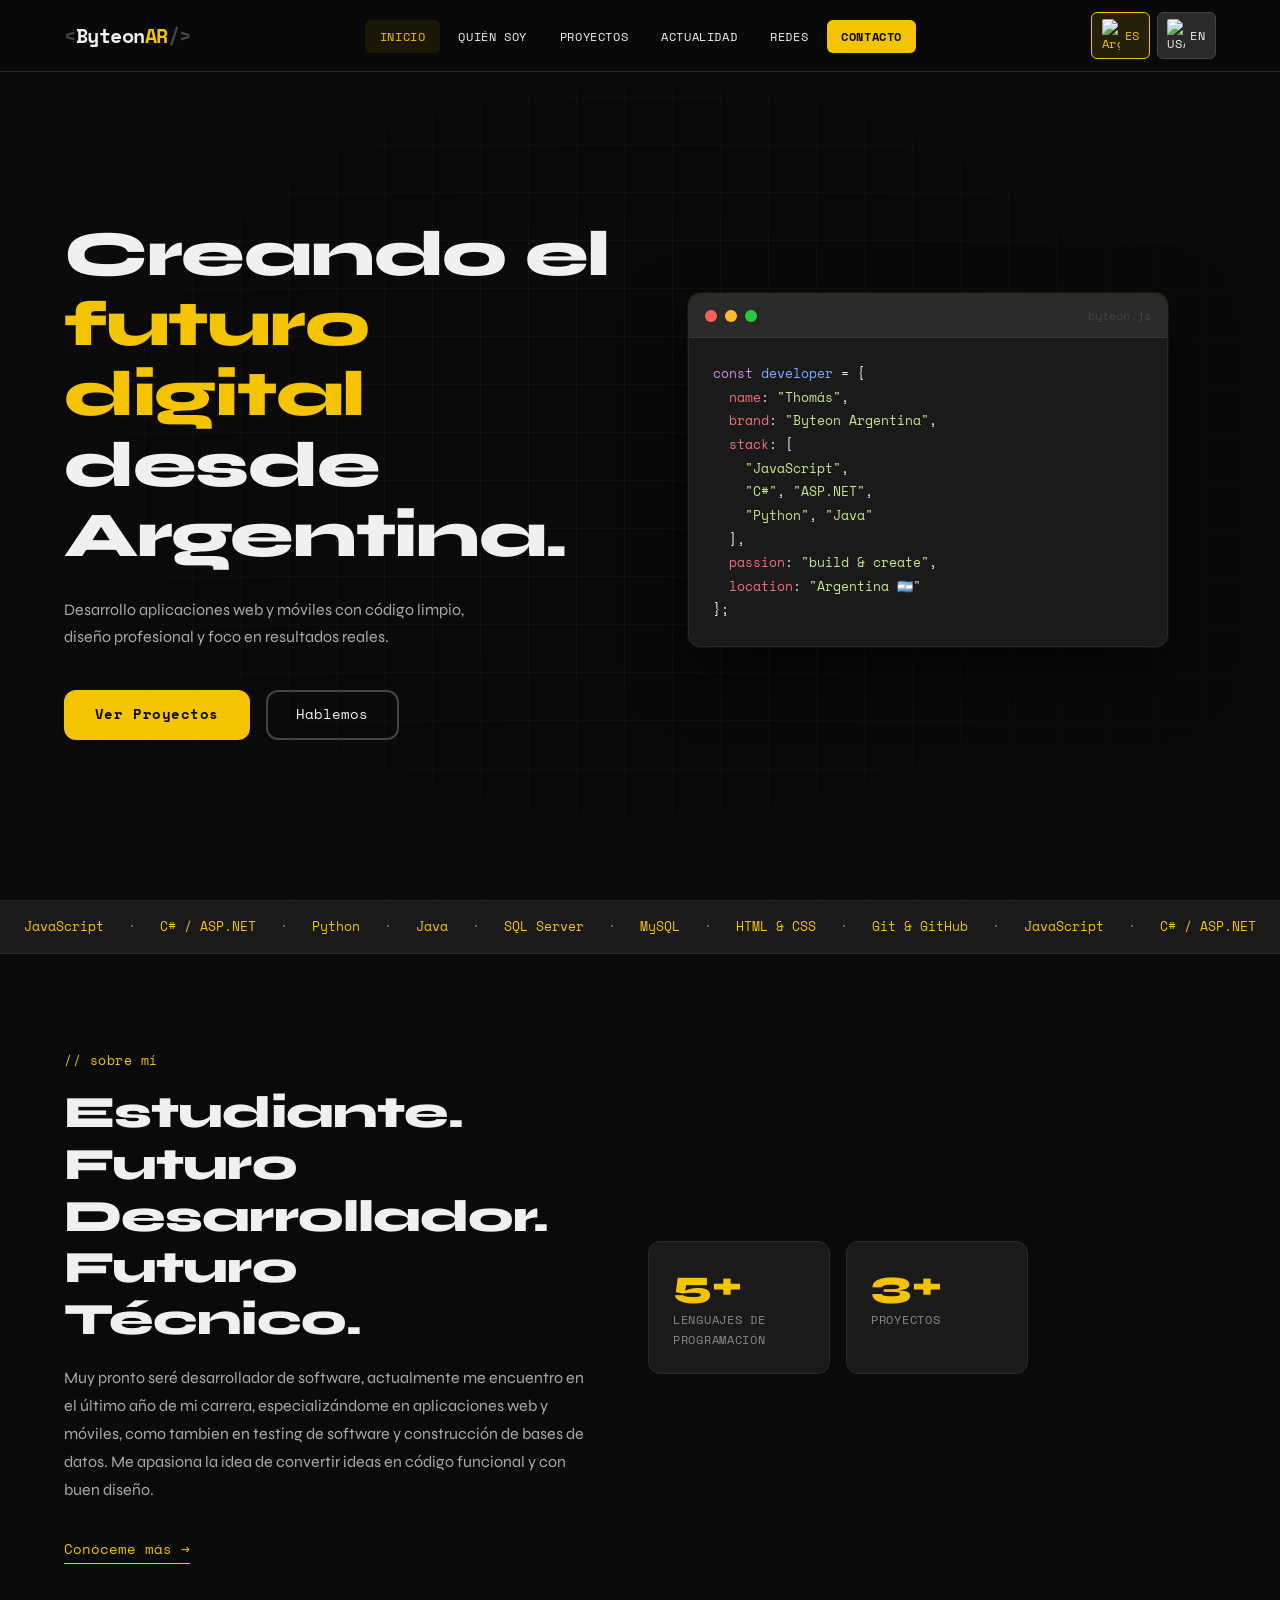
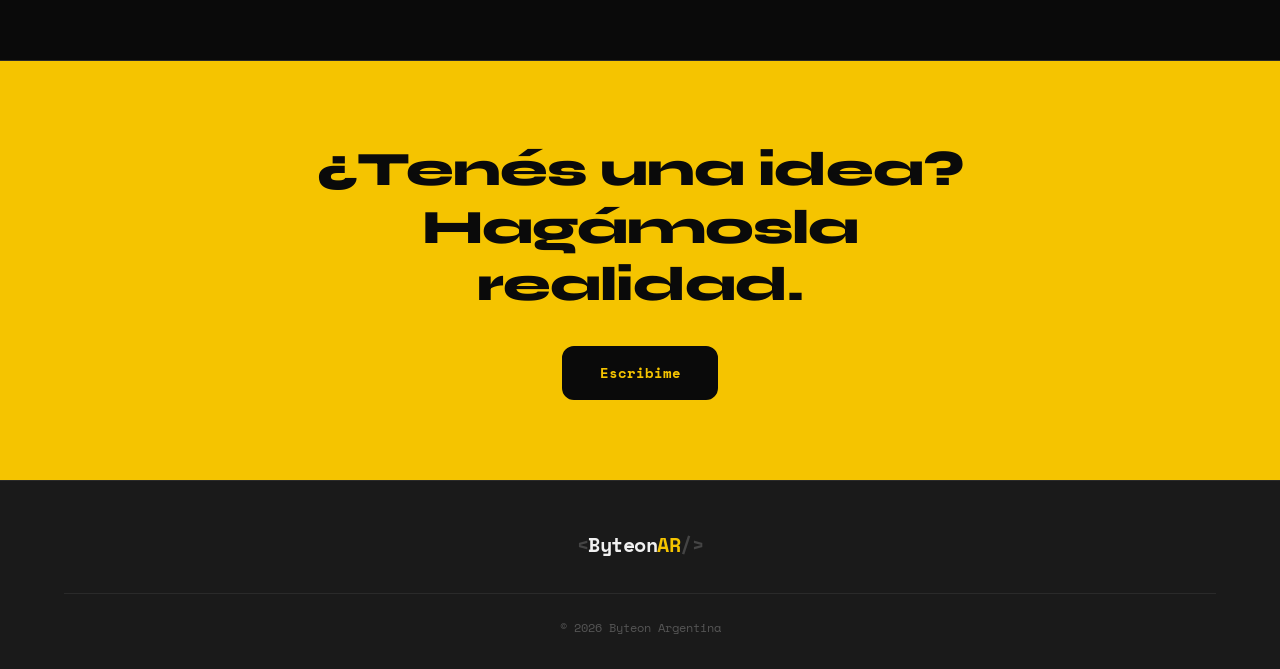
==== index.html @ d11546de "Primer commit - Byteon Argentina Portfolio" ====
<!DOCTYPE html>
<html lang="es">
<head>
  <meta charset="UTF-8" />
  <meta name="viewport" content="width=device-width, initial-scale=1.0" />
  <title>Byteon Argentina | Portafolio</title>
  <link rel="stylesheet" href="style.css" />
  <link href="https://fonts.googleapis.com/css2?family=Space+Mono:wght@400;700&family=Syne:wght@400;600;800&display=swap" rel="stylesheet" />
  <link rel="stylesheet" href="https://cdnjs.cloudflare.com/ajax/libs/font-awesome/6.5.0/css/all.min.css" />
</head>
<body>

  <!-- NAVBAR -->
  <nav class="navbar" id="navbar">
    <a href="index.html" class="logo">
      <span class="logo-bracket">&lt;</span>Byteon<span class="logo-accent">AR</span><span class="logo-bracket">/&gt;</span>
    </a>
    <button class="hamburger" id="hamburger" aria-label="Menú">
      <span></span><span></span><span></span>
    </button>
    <ul class="nav-links" id="navLinks">
      <li><a href="index.html" class="active" data-es="Inicio" data-en="Home">Inicio</a></li>
      <li><a href="quiensoy.html" data-es="Quién Soy" data-en="About Me">Quién Soy</a></li>
      <li><a href="proyectos.html" data-es="Proyectos" data-en="Projects">Proyectos</a></li>
      <li><a href="actualidad.html" data-es="Actualidad" data-en="News">Actualidad</a></li>
      <li><a href="redes.html" data-es="Redes" data-en="Social">Redes</a></li>
      <li><a href="contacto.html" class="nav-cta" data-es="Contacto" data-en="Contact">Contacto</a></li>
    </ul>
    <div class="lang-switcher">
      <button class="lang-btn active" id="btnEs" onclick="setLang('es')" title="Español">
        <img src="https://flagcdn.com/w40/ar.png" alt="Argentina" /> ES
      </button>
      <button class="lang-btn" id="btnEn" onclick="setLang('en')" title="English">
        <img src="https://flagcdn.com/w40/us.png" alt="USA" /> EN
      </button>
    </div>
  </nav>

  <!-- HERO -->
  <section class="hero">
    <div class="hero-bg-grid"></div>
    <div class="hero-content animate-in">
      <p class="hero-tag" data-es="&lt;desarrollador de software /&gt;" data-en="&lt;software developer /&gt;">&lt;desarrollador de software /&gt;</p>
      <h1 class="hero-title">
        <span data-es="Creando el" data-en="Building the">Creando el</span><br/>
        <span class="yellow-text" data-es="futuro digital" data-en="digital future">futuro digital</span><br/>
        <span data-es="desde Argentina." data-en="from Argentina.">desde Argentina.</span>
      </h1>
      <p class="hero-sub" data-es="Desarrollo aplicaciones web y móviles con código limpio, diseño profesional y foco en resultados reales." data-en="I build web and mobile applications with clean code, professional design, and focus on real results.">
        Desarrollo aplicaciones web y móviles con código limpio, diseño profesional y foco en resultados reales.
      </p>
      <div class="hero-buttons">
        <a href="proyectos.html" class="btn-primary" data-es="Ver Proyectos" data-en="View Projects">Ver Proyectos</a>
        <a href="contacto.html" class="btn-secondary" data-es="Hablemos" data-en="Let's Talk">Hablemos</a>
      </div>
    </div>
    <div class="hero-code animate-in-right">
      <div class="code-window">
        <div class="code-bar">
          <span class="dot red"></span>
          <span class="dot yellow"></span>
          <span class="dot green"></span>
          <span class="code-filename">byteon.js</span>
        </div>
        <pre class="code-body"><span class="c-keyword">const</span> <span class="c-var">developer</span> = {
  <span class="c-prop">name</span>: <span class="c-str">"Thomás"</span>,
  <span class="c-prop">brand</span>: <span class="c-str">"Byteon Argentina"</span>,
  <span class="c-prop">stack</span>: [
    <span class="c-str">"JavaScript"</span>,
    <span class="c-str">"C#"</span>, <span class="c-str">"ASP.NET"</span>,
    <span class="c-str">"Python"</span>, <span class="c-str">"Java"</span>
  ],
  <span class="c-prop">passion</span>: <span class="c-str">"build &amp; create"</span>,
  <span class="c-prop">location</span>: <span class="c-str">"Argentina 🇦🇷"</span>
};</pre>
      </div>
    </div>
  </section>

  <!-- TECH STACK STRIP -->
  <section class="tech-strip">
    <div class="tech-track">
      <span>JavaScript</span><span>·</span>
      <span>C# / ASP.NET</span><span>·</span>
      <span>Python</span><span>·</span>
      <span>Java</span><span>·</span>
      <span>SQL Server</span><span>·</span>
      <span>MySQL</span><span>·</span>
      <span>HTML &amp; CSS</span><span>·</span>
      <span>Git &amp; GitHub</span><span>·</span>
      <span>JavaScript</span><span>·</span>
      <span>C# / ASP.NET</span><span>·</span>
      <span>Python</span><span>·</span>
      <span>Java</span><span>·</span>
      <span>SQL Server</span><span>·</span>
      <span>MySQL</span><span>·</span>
      <span>HTML &amp; CSS</span><span>·</span>
      <span>Git &amp; GitHub</span><span>·</span>
    </div>
  </section>

  <!-- ABOUT SNIPPET -->
  <section class="about-strip">
    <div class="about-left">
      <span class="section-tag" data-es="// sobre mí" data-en="// about me">// sobre mí</span>
      <h2 data-es="Estudiante. Futuro Desarrollador.<br/>Futuro Técnico." data-en="Student. Future Developer.<br/>Future Engineer.">Estudiante. Futuro Desarrollador.<br/>Futuro Técnico.</h2>
      <p data-es="Muy pronto seré desarrollador de software, actualmente me encuentro en el último año de mi carrera, especializándome en aplicaciones web y móviles, como tambien en testing de software y construcción de bases de datos. Me apasiona la idea de convertir ideas en código funcional y con buen diseño." data-en="I'll be a software developer soon, currently in my final year of study, specializing in web and mobile applications, as well as software testing and database construction. I'm passionate about turning ideas into functional, well-designed code.">
        Muy pronto seré desarrollador de software, actualmente me encuentro en el último año de mi carrera, especializándome en aplicaciones web y móviles, como tambien en testing de software y construcción de bases de datos. Me apasiona la idea de convertir ideas en código funcional y con buen diseño.
      </p>
      <a href="quiensoy.html" class="btn-outline" data-es="Conóceme más →" data-en="Learn more →">Conóceme más →</a>
    </div>
    <div class="about-stats">
      <div class="stat-box">
        <span class="stat-num">5+</span>
        <span class="stat-label" data-es="Lenguajes de programación" data-en="Programming Languages">Lenguajes de programación</span>
      </div>
      <div class="stat-box">
        <span class="stat-num">3+</span>
        <span class="stat-label" data-es="Proyectos" data-en="Projects">Proyectos</span>
      </div>
    </div>
  </section>




  <!-- CTA BANNER -->
  <section class="cta-banner">
    <div class="cta-inner">
      <h2 data-es="¿Tenés una idea?<br/>Hagámosla realidad." data-en="Got an idea?<br/>Let's make it real.">¿Tenés una idea?<br/>Hagámosla realidad.</h2>
      <a href="contacto.html" class="btn-dark" data-es="Escribime" data-en="Contact me">Escribime</a>
    </div>
  </section>

  <!-- FOOTER -->
  <footer class="footer">
    <div class="footer-inner">
      <a href="index.html" class="logo">
        <span class="logo-bracket">&lt;</span>Byteon<span class="logo-accent">AR</span><span class="logo-bracket">/&gt;</span>
      </a>

    </div>
    <p class="footer-copy">© 2026 Byteon Argentina</p>
  </footer>

  <script src="script.js"></script>
</body>
</html>
---- style.css ----
/* =============================================
   BYTEON ARGENTINA — style.css
   Paleta: Negro / Amarillo / Blanco
   Fuentes: Syne (display) + Space Mono (code)
   ============================================= */

:root {
  --black:   #0a0a0a;
  --yellow:  #f5c400;
  --yellow2: #ffe566;
  --white:   #f0f0f0;
  --gray:    #1a1a1a;
  --gray2:   #2a2a2a;
  --gray3:   #444;
  --font-display: 'Syne', sans-serif;
  --font-mono:    'Space Mono', monospace;
  --nav-h: 72px;
  --radius: 12px;
  --transition: 0.3s ease;
}

*, *::before, *::after { box-sizing: border-box; margin: 0; padding: 0; }

html { scroll-behavior: smooth; }

body {
  background: var(--black);
  color: var(--white);
  font-family: var(--font-display);
  line-height: 1.6;
  overflow-x: hidden;
}

a { text-decoration: none; color: inherit; }
img { max-width: 100%; display: block; }

/* ========== SCROLLBAR ========== */
::-webkit-scrollbar { width: 6px; }
::-webkit-scrollbar-track { background: var(--black); }
::-webkit-scrollbar-thumb { background: var(--yellow); border-radius: 3px; }

/* ========== NAVBAR ========== */
.navbar {
  position: fixed;
  top: 0; left: 0; right: 0;
  height: var(--nav-h);
  display: flex;
  align-items: center;
  justify-content: space-between;
  padding: 0 5%;
  background: rgba(10,10,10,0.92);
  backdrop-filter: blur(12px);
  border-bottom: 1px solid var(--gray2);
  z-index: 1000;
  gap: 1.5rem;
}

.logo {
  font-family: var(--font-mono);
  font-size: 1.25rem;
  font-weight: 700;
  white-space: nowrap;
  letter-spacing: -0.5px;
}
.logo-bracket { color: var(--gray3); }
.logo-accent  { color: var(--yellow); }

.nav-links {
  display: flex;
  list-style: none;
  gap: 0.25rem;
  align-items: center;
}
.nav-links a {
  font-family: var(--font-mono);
  font-size: 0.78rem;
  letter-spacing: 0.05em;
  padding: 0.45rem 0.9rem;
  border-radius: 6px;
  color: var(--white);
  transition: var(--transition);
  text-transform: uppercase;
}
.nav-links a:hover,
.nav-links a.active { color: var(--yellow); background: rgba(245,196,0,0.08); }

.nav-cta {
  background: var(--yellow) !important;
  color: var(--black) !important;
  font-weight: 700;
  border-radius: 6px;
}
.nav-cta:hover { background: var(--yellow2) !important; }

/* LANG SWITCHER */
.lang-switcher {
  display: flex;
  gap: 0.4rem;
  align-items: center;
  flex-shrink: 0;
}
.lang-btn {
  display: flex;
  align-items: center;
  gap: 0.3rem;
  background: var(--gray2);
  border: 1px solid var(--gray3);
  border-radius: 6px;
  color: var(--white);
  font-family: var(--font-mono);
  font-size: 0.72rem;
  padding: 0.35rem 0.6rem;
  cursor: pointer;
  transition: var(--transition);
  letter-spacing: 0.05em;
}
.lang-btn img { width: 18px; height: auto; border-radius: 2px; }
.lang-btn:hover { border-color: var(--yellow); color: var(--yellow); }
.lang-btn.active { border-color: var(--yellow); background: rgba(245,196,0,0.12); color: var(--yellow); }

/* HAMBURGER */
.hamburger {
  display: none;
  flex-direction: column;
  justify-content: center;
  gap: 5px;
  background: none;
  border: none;
  cursor: pointer;
  padding: 6px;
}
.hamburger span {
  display: block; width: 24px; height: 2px;
  background: var(--white);
  border-radius: 2px;
  transition: var(--transition);
}
.hamburger.open span:nth-child(1) { transform: translateY(7px) rotate(45deg); }
.hamburger.open span:nth-child(2) { opacity: 0; }
.hamburger.open span:nth-child(3) { transform: translateY(-7px) rotate(-45deg); }

/* ========== HERO ========== */
.hero {
  min-height: 100vh;
  padding: calc(var(--nav-h) + 3rem) 5% 5rem;
  display: flex;
  align-items: center;
  gap: 4rem;
  position: relative;
  overflow: hidden;
}

.hero-bg-grid {
  position: absolute;
  inset: 0;
  background-image:
    linear-gradient(rgba(245,196,0,0.04) 1px, transparent 1px),
    linear-gradient(90deg, rgba(245,196,0,0.04) 1px, transparent 1px);
  background-size: 48px 48px;
  pointer-events: none;
}
.hero-bg-grid::after {
  content: '';
  position: absolute;
  inset: 0;
  background: radial-gradient(ellipse 60% 60% at 50% 50%, transparent 40%, var(--black) 100%);
}

.hero-content { flex: 1; max-width: 560px; position: relative; }
.hero-tag {
  font-family: var(--font-mono);
  font-size: 0.85rem;
  color: var(--yellow);
  margin-bottom: 1.2rem;
  letter-spacing: 0.04em;
}
.hero-title {
  font-family: var(--font-display);
  font-size: clamp(2.4rem, 5vw, 4rem);
  font-weight: 800;
  line-height: 1.1;
  margin-bottom: 1.5rem;
  letter-spacing: -0.02em;
}
.yellow-text { color: var(--yellow); }

.hero-sub {
  font-size: 1rem;
  color: #aaa;
  max-width: 440px;
  margin-bottom: 2.5rem;
  line-height: 1.7;
}
.hero-buttons { display: flex; gap: 1rem; flex-wrap: wrap; }

/* ========== BUTTONS ========== */
.btn-primary {
  background: var(--yellow);
  color: var(--black);
  font-family: var(--font-mono);
  font-size: 0.85rem;
  font-weight: 700;
  padding: 0.75rem 1.8rem;
  border-radius: var(--radius);
  letter-spacing: 0.04em;
  border: 2px solid var(--yellow);
  transition: var(--transition);
  display: inline-block;
}
.btn-primary:hover { background: var(--yellow2); border-color: var(--yellow2); transform: translateY(-2px); }

.btn-secondary {
  background: transparent;
  color: var(--white);
  font-family: var(--font-mono);
  font-size: 0.85rem;
  font-weight: 400;
  padding: 0.75rem 1.8rem;
  border-radius: var(--radius);
  border: 2px solid var(--gray3);
  transition: var(--transition);
  display: inline-block;
}
.btn-secondary:hover { border-color: var(--yellow); color: var(--yellow); transform: translateY(-2px); }

.btn-outline {
  color: var(--yellow);
  font-family: var(--font-mono);
  font-size: 0.85rem;
  border-bottom: 1px solid var(--yellow);
  padding-bottom: 2px;
  transition: var(--transition);
  display: inline-block;
}
.btn-outline:hover { letter-spacing: 0.06em; }

.btn-dark {
  background: var(--black);
  color: var(--yellow);
  font-family: var(--font-mono);
  font-size: 0.9rem;
  font-weight: 700;
  padding: 0.85rem 2.2rem;
  border-radius: var(--radius);
  border: 2px solid var(--black);
  transition: var(--transition);
  display: inline-block;
}
.btn-dark:hover { background: var(--gray); transform: translateY(-2px); }

/* CODE WINDOW */
.hero-code { flex: 1; max-width: 480px; position: relative; }

.code-window {
  background: var(--gray);
  border: 1px solid var(--gray2);
  border-radius: var(--radius);
  overflow: hidden;
  box-shadow: 0 24px 64px rgba(0,0,0,0.6), 0 0 0 1px rgba(245,196,0,0.08);
}
.code-bar {
  background: var(--gray2);
  padding: 0.75rem 1rem;
  display: flex;
  align-items: center;
  gap: 0.5rem;
  border-bottom: 1px solid rgba(255,255,255,0.06);
}
.dot { width: 12px; height: 12px; border-radius: 50%; }
.dot.red    { background: #ff5f57; }
.dot.yellow { background: #ffbd2e; }
.dot.green  { background: #28c840; }
.code-filename {
  font-family: var(--font-mono);
  font-size: 0.75rem;
  color: var(--gray3);
  margin-left: auto;
}
.code-body {
  padding: 1.5rem;
  font-family: var(--font-mono);
  font-size: 0.82rem;
  line-height: 1.8;
  overflow-x: auto;
}
.c-keyword { color: #c792ea; }
.c-var     { color: #82aaff; }
.c-prop    { color: #f07178; }
.c-str     { color: #c3e88d; }

/* ========== TECH STRIP ========== */
.tech-strip {
  overflow: hidden;
  background: var(--gray);
  border-top: 1px solid var(--gray2);
  border-bottom: 1px solid var(--gray2);
  padding: 1rem 0;
}
.tech-track {
  display: flex;
  gap: 1.5rem;
  white-space: nowrap;
  animation: ticker 28s linear infinite;
  font-family: var(--font-mono);
  font-size: 0.8rem;
  color: #888;
  padding: 0 1.5rem;
}
.tech-track span:nth-child(odd) { color: var(--yellow); }
@keyframes ticker {
  from { transform: translateX(0); }
  to   { transform: translateX(-50%); }
}

/* ========== ABOUT STRIP ========== */
.about-strip {
  display: flex;
  align-items: center;
  gap: 4rem;
  padding: 6rem 5%;
  border-bottom: 1px solid var(--gray2);
}
.about-left { flex: 1; max-width: 520px; }
.section-tag {
  font-family: var(--font-mono);
  font-size: 0.82rem;
  color: var(--yellow);
  display: block;
  margin-bottom: 1rem;
  letter-spacing: 0.04em;
}
.about-left h2 {
  font-size: clamp(1.8rem, 3.5vw, 2.8rem);
  font-weight: 800;
  line-height: 1.15;
  margin-bottom: 1.2rem;
  letter-spacing: -0.02em;
}
.about-left p { color: #aaa; margin-bottom: 2rem; line-height: 1.75; }

.about-stats {
  display: grid;
  grid-template-columns: 1fr 1fr;
  gap: 1rem;
  flex: 1;
  max-width: 380px;
}
.stat-box {
  background: var(--gray);
  border: 1px solid var(--gray2);
  border-radius: var(--radius);
  padding: 1.5rem;
  display: flex;
  flex-direction: column;
  gap: 0.4rem;
  transition: var(--transition);
}
.stat-box:hover { border-color: var(--yellow); }
.stat-num { font-size: 2.4rem; font-weight: 800; color: var(--yellow); line-height: 1; }
.stat-label { font-family: var(--font-mono); font-size: 0.75rem; color: #888; text-transform: uppercase; letter-spacing: 0.06em; }

/* ========== PROJECTS ========== */
.projects-section { padding: 6rem 5%; border-bottom: 1px solid var(--gray2); }
.section-header { margin-bottom: 3rem; }
.section-header h2 {
  font-size: clamp(1.8rem, 3.5vw, 2.8rem);
  font-weight: 800;
  margin-top: 0.5rem;
  letter-spacing: -0.02em;
}

.projects-grid {
  display: grid;
  grid-template-columns: repeat(auto-fit, minmax(290px, 1fr));
  gap: 1.5rem;
  margin-bottom: 3rem;
}
.project-card {
  background: var(--gray);
  border: 1px solid var(--gray2);
  border-radius: var(--radius);
  padding: 1.75rem;
  display: flex;
  flex-direction: column;
  gap: 0.9rem;
  transition: var(--transition);
  position: relative;
  overflow: hidden;
}
.project-card::before {
  content: '';
  position: absolute;
  top: 0; left: 0; right: 0;
  height: 3px;
  background: var(--gray3);
  transition: var(--transition);
}
.project-card:hover { border-color: var(--yellow); transform: translateY(-4px); box-shadow: 0 16px 40px rgba(0,0,0,0.4); }
.project-card:hover::before { background: var(--yellow); }
.project-card.featured::before { background: var(--yellow); }
.project-card.featured { border-color: rgba(245,196,0,0.3); }

.project-top { display: flex; justify-content: space-between; align-items: center; }
.project-lang {
  font-family: var(--font-mono);
  font-size: 0.72rem;
  color: var(--yellow);
  background: rgba(245,196,0,0.1);
  padding: 0.25rem 0.6rem;
  border-radius: 4px;
  letter-spacing: 0.04em;
}
.project-links { display: flex; gap: 0.75rem; }
.project-links a { color: var(--gray3); font-size: 1rem; transition: var(--transition); }
.project-links a:hover { color: var(--yellow); }

.project-card h3 { font-size: 1.15rem; font-weight: 700; }
.project-card p  { font-size: 0.875rem; color: #888; line-height: 1.65; flex: 1; }

.project-tags { display: flex; flex-wrap: wrap; gap: 0.5rem; }
.project-tags span {
  font-family: var(--font-mono);
  font-size: 0.7rem;
  padding: 0.2rem 0.6rem;
  border-radius: 4px;
  border: 1px solid var(--gray3);
  color: #aaa;
}

.center-btn { text-align: center; }

/* ========== CTA BANNER ========== */
.cta-banner {
  background: var(--yellow);
  padding: 5rem 5%;
}
.cta-inner {
  max-width: 700px;
  margin: 0 auto;
  text-align: center;
  display: flex;
  flex-direction: column;
  align-items: center;
  gap: 2rem;
}
.cta-inner h2 {
  font-size: clamp(1.8rem, 4vw, 3rem);
  font-weight: 800;
  color: var(--black);
  line-height: 1.2;
  letter-spacing: -0.02em;
}

/* ========== FOOTER ========== */
.footer {
  background: var(--gray);
  border-top: 1px solid var(--gray2);
  padding: 3rem 5% 2rem;
}
.footer-inner {
  display: flex;
  align-items: center;
  justify-content: center;
  flex-wrap: wrap;
  gap: 1.5rem;
  margin-bottom: 2rem;
}
.footer-nav { display: flex; gap: 1.5rem; flex-wrap: wrap; }
.footer-nav a {
  font-family: var(--font-mono);
  font-size: 0.78rem;
  color: #888;
  text-transform: uppercase;
  letter-spacing: 0.05em;
  transition: var(--transition);
}
.footer-nav a:hover { color: var(--yellow); }
.footer-socials { display: flex; gap: 1rem; }
.footer-socials a { color: #888; font-size: 1.1rem; transition: var(--transition); }
.footer-socials a:hover { color: var(--yellow); }
.footer-copy {
  font-family: var(--font-mono);
  font-size: 0.75rem;
  color: #555;
  text-align: center;
  padding-top: 1.5rem;
  border-top: 1px solid var(--gray2);
}

/* ========== ANIMATIONS ========== */
.animate-in {
  opacity: 0;
  transform: translateY(30px);
  animation: fadeUp 0.8s ease forwards;
}
.animate-in-right {
  opacity: 0;
  transform: translateX(30px);
  animation: fadeRight 0.8s ease 0.25s forwards;
}
@keyframes fadeUp {
  to { opacity: 1; transform: translateY(0); }
}
@keyframes fadeRight {
  to { opacity: 1; transform: translateX(0); }
}

/* ========== RESPONSIVE ========== */
@media (max-width: 900px) {
  .hero { flex-direction: column; gap: 2.5rem; padding-top: calc(var(--nav-h) + 2rem); }
  .hero-code { max-width: 100%; width: 100%; }
  .about-strip { flex-direction: column; gap: 2.5rem; }
  .about-stats { max-width: 100%; width: 100%; }
}

@media (max-width: 768px) {
  .hamburger { display: flex; }
  .nav-links {
    position: fixed;
    top: var(--nav-h); left: 0; right: 0;
    background: rgba(10,10,10,0.98);
    flex-direction: column;
    padding: 2rem 5%;
    gap: 0.5rem;
    border-bottom: 1px solid var(--gray2);
    transform: translateY(-120%);
    transition: transform 0.35s ease;
    z-index: 999;
  }
  .nav-links.open { transform: translateY(0); }
  .nav-links a { font-size: 0.9rem; padding: 0.6rem 0; width: 100%; }
  .footer-inner { flex-direction: column; text-align: center; }
  .footer-nav, .footer-socials { justify-content: center; }
}

@media (max-width: 480px) {
  .hero-title { font-size: 2rem; }
  .hero-buttons { flex-direction: column; }
  .hero-buttons a { text-align: center; }
  .projects-grid { grid-template-columns: 1fr; }
  .about-stats { grid-template-columns: 1fr 1fr; }
}

/* ========== PAGE-SPECIFIC (reutilizable en otras páginas) ========== */
.page-hero {
  padding: calc(var(--nav-h) + 4rem) 5% 3rem;
  border-bottom: 1px solid var(--gray2);
}
.page-hero .section-tag { margin-bottom: 0.75rem; }
.page-hero h1 {
  font-size: clamp(2rem, 4.5vw, 3.5rem);
  font-weight: 800;
  letter-spacing: -0.02em;
}
.page-hero p { color: #aaa; max-width: 540px; margin-top: 1rem; line-height: 1.7; }

.content-section { padding: 5rem 5%; max-width: 1100px; margin: 0 auto; }
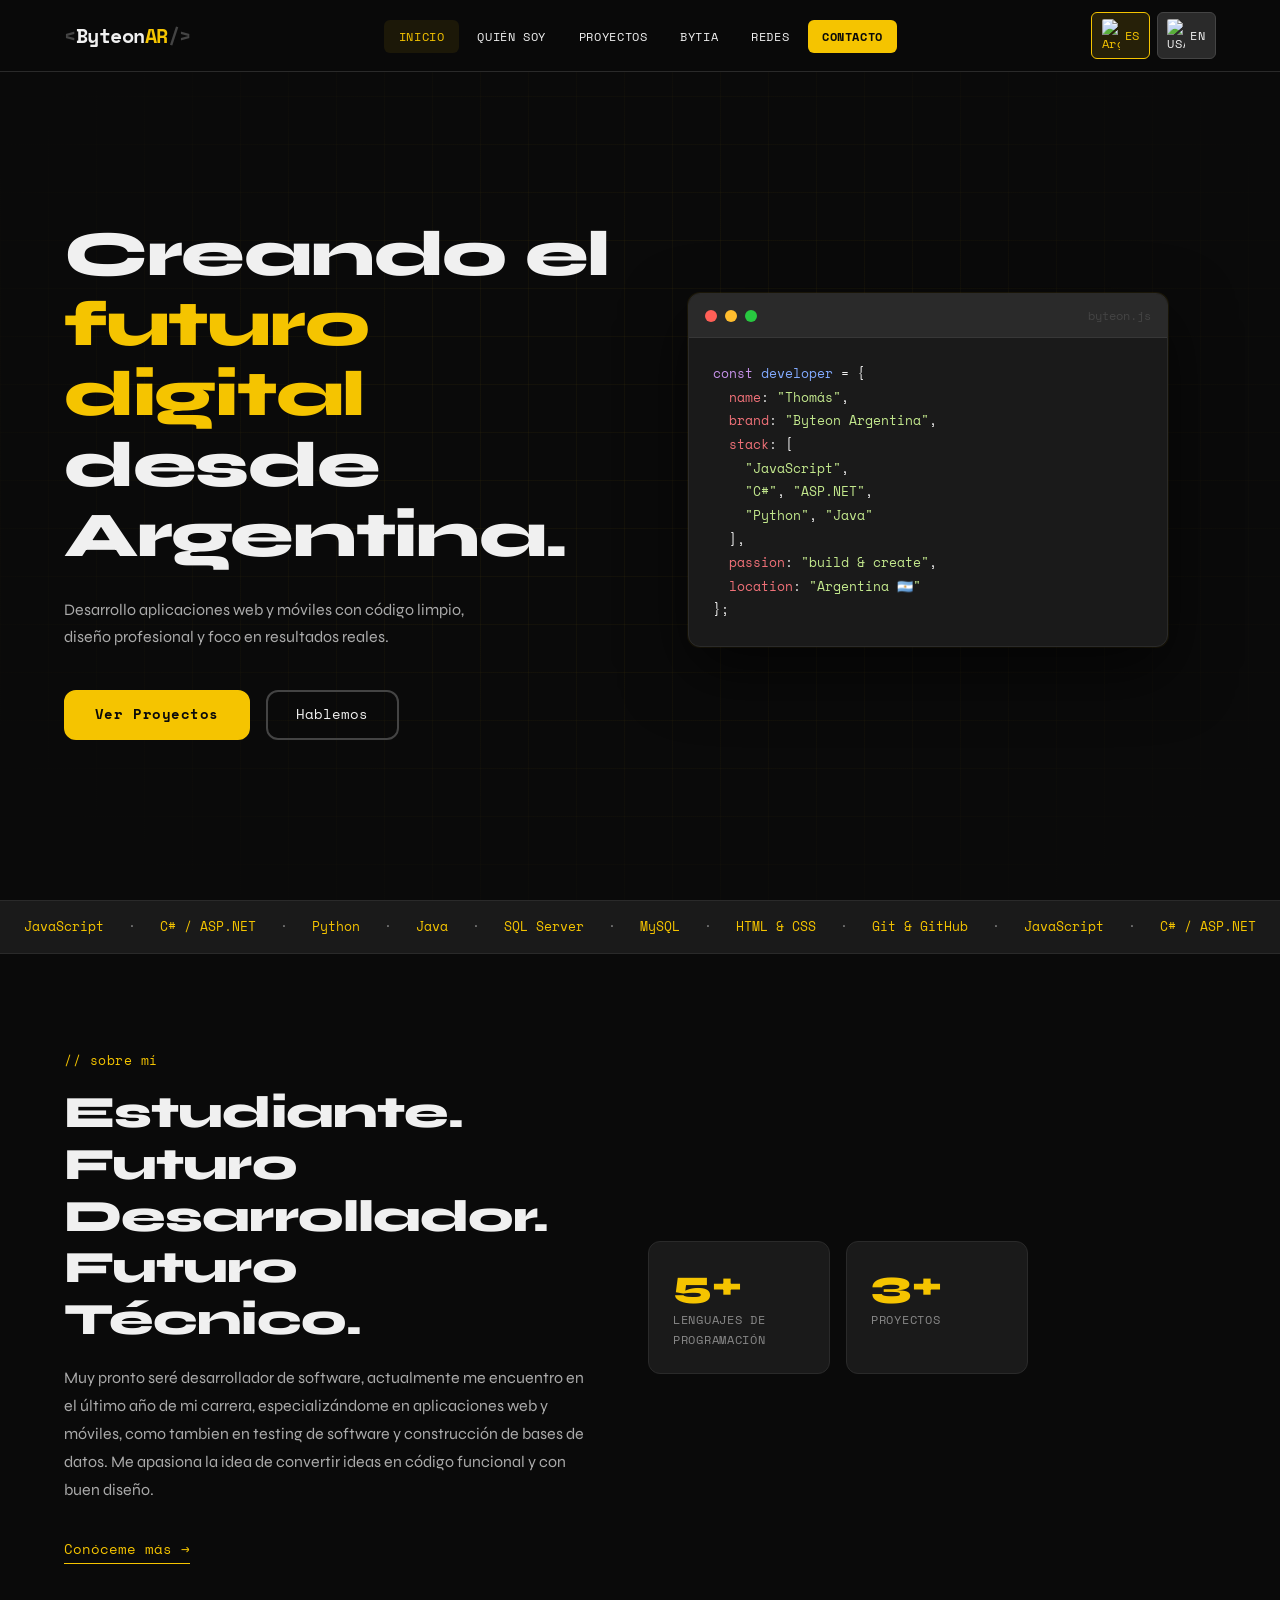
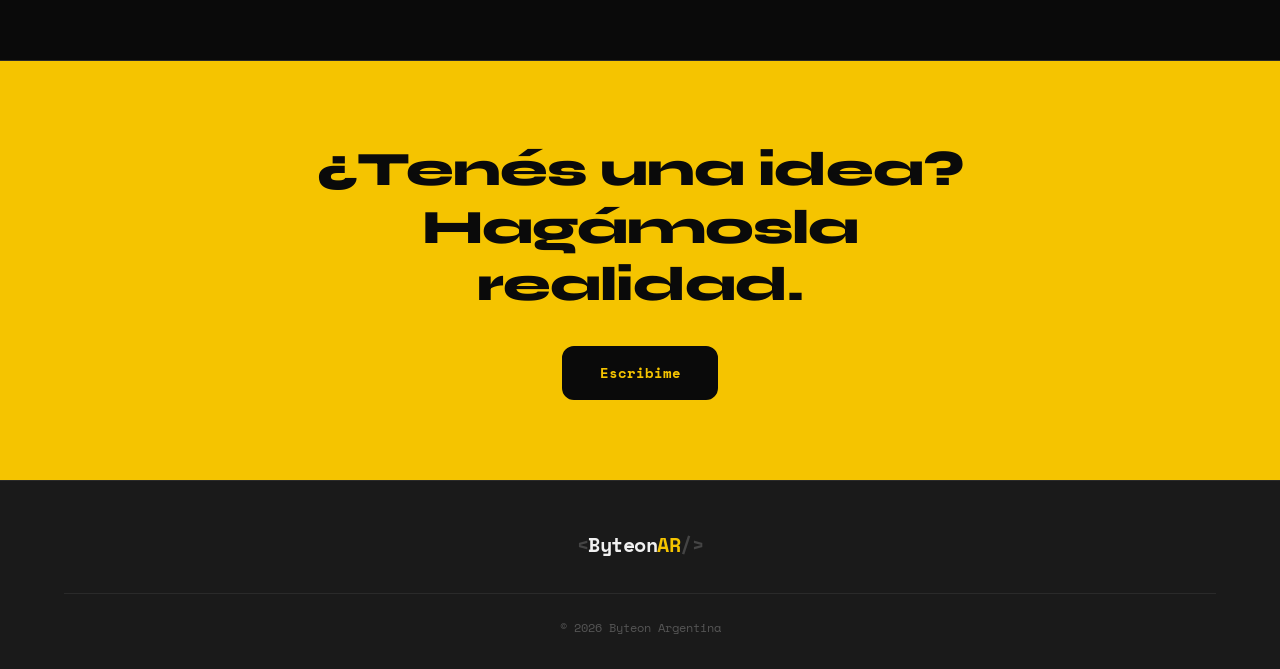
==== commit 9ab5daf7: "Agrego BytIA con Llama 3 via Groq" ====
--- a/index.html
+++ b/index.html
@@ -22,7 +22,7 @@
       <li><a href="index.html" class="active" data-es="Inicio" data-en="Home">Inicio</a></li>
       <li><a href="quiensoy.html" data-es="Quién Soy" data-en="About Me">Quién Soy</a></li>
       <li><a href="proyectos.html" data-es="Proyectos" data-en="Projects">Proyectos</a></li>
-      <li><a href="actualidad.html" data-es="Actualidad" data-en="News">Actualidad</a></li>
+      <li><a href="byia.html" data-es="BytIA" data-en="BytIA">BytIA</a></li>
       <li><a href="redes.html" data-es="Redes" data-en="Social">Redes</a></li>
       <li><a href="contacto.html" class="nav-cta" data-es="Contacto" data-en="Contact">Contacto</a></li>
     </ul>
